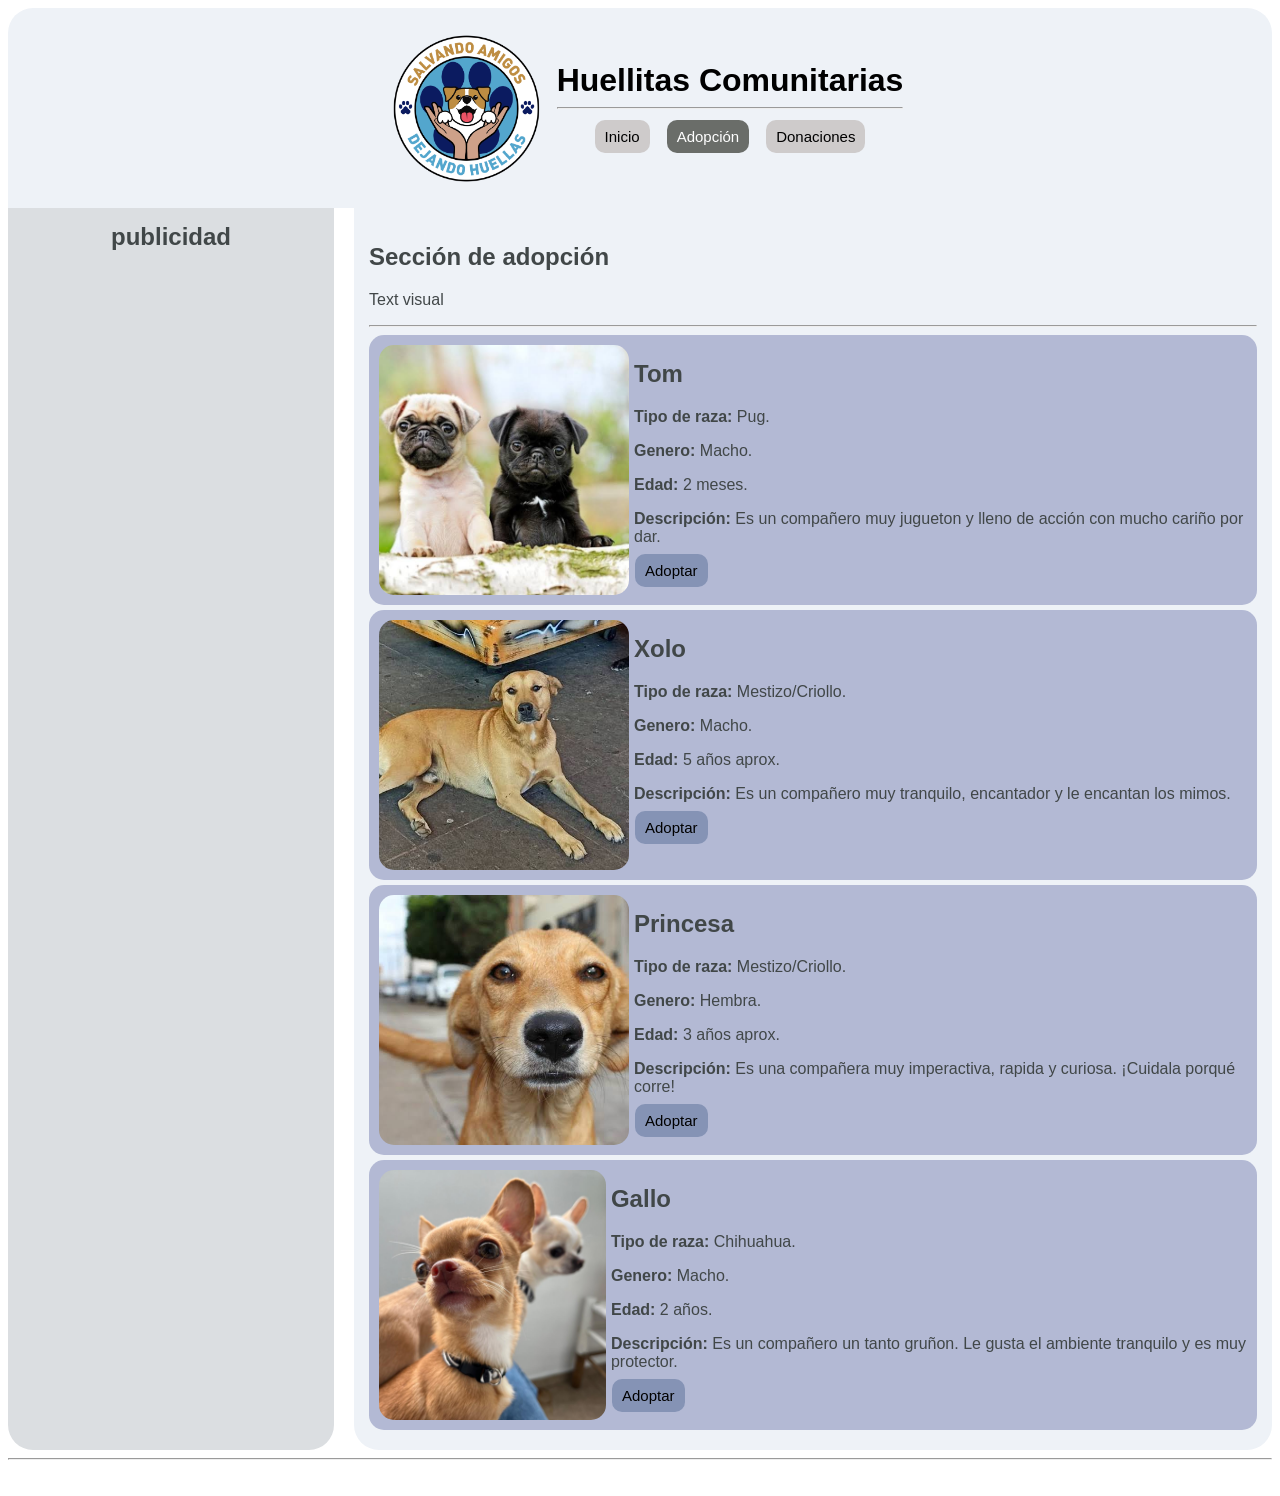
==== adopciones.html @ 6087fc63 "Se agrego informacion en adopciones.html: Se agrego una lista de 4 animales (perros), junto sus resp" ====
<!DOCTYPE html>
<html lang="en">
<head>
    <!-- Se habilita el uso de tilde -->
    <meta charset="UTF-8">
    <title>adopciones</title>
    <link rel="stylesheet" href="estilo.css">
</head>
<body>
    <header class="cabecera-principal">
        <img src="imagenes/iconos/logo-pet.png" alt="logo" class="imagen-redonda">
        <div>
            <h1>Huellitas Comunitarias</h1>
            <hr>
            <nav class="barra-navegacion">
                <a href="index.html" class="boton">Inicio</a>
                <a href="adopciones.html" class="boton-activo">Adopción</a>
                <a href="donaciones.html" class="boton">Donaciones</a>
            </nav>
        </div>
    </header>

    <main>
        <aside>
            <h1>publicidad</h1>
        </aside>

        <section>
            <article>
                <header>
                    <h2>Sección de adopción</h2>
                    <p>Text visual</p>
                </header>
                <hr>
                <div class="seccion-adopcion">
                    <img src="imagenes/adopcion/Perros/perro1.jfif" alt="pug" class="img-cuadrada">
                    <div>
                        <h2>Tom</h2>
                        <p style="margin-top: 0;"><b>Tipo de raza: </b>Pug.</p>
                        <p style="margin-top: 0;"><b>Genero: </b>Macho.</p>
                        <p style="margin-top: 0;"><b>Edad: </b>2 meses.</p>
                        <p style="margin-top: 0;"><b>Descripción: </b>Es un compañero muy jugueton y lleno de acción con mucho cariño por dar.</p>
                        <a href="" class="seccion">Adoptar</a>
                    </div>
                </div>
                <div class="seccion-adopcion">
                    <img src="imagenes/adopcion/Perros/perro2.jfif" alt="mestizo-criollo1" class="img-cuadrada">
                    <div>
                        <h2>Xolo</h2>
                        <p style="margin-top: 0;"><b>Tipo de raza: </b>Mestizo/Criollo.</p>
                        <p style="margin-top: 0;"><b>Genero: </b>Macho.</p>
                        <p style="margin-top: 0;"><b>Edad: </b>5 años aprox.</p>
                        <p style="margin-top: 0;"><b>Descripción: </b>Es un compañero muy tranquilo, encantador y le encantan los mimos.</p>
                        <a href="" class="seccion">Adoptar</a>
                    </div>
                </div>
                <div class="seccion-adopcion">
                    <img src="imagenes/adopcion/Perros/perro3.jfif" alt="mestizo-criollo2" class="img-cuadrada">
                    <div>
                        <h2>Princesa</h2>
                        <p style="margin-top: 0;"><b>Tipo de raza: </b>Mestizo/Criollo.</p>
                        <p style="margin-top: 0;"><b>Genero: </b>Hembra.</p>
                        <p style="margin-top: 0;"><b>Edad: </b>3 años aprox.</p>
                        <p style="margin-top: 0;"><b>Descripción: </b>Es una compañera muy imperactiva, rapida y curiosa. ¡Cuidala porqué corre!</p>
                        <a href="" class="seccion">Adoptar</a>
                    </div>
                </div>
                <div class="seccion-adopcion">
                    <img src="imagenes/adopcion/Perros/perro4.jpg" alt="chihuahua" class="img-cuadrada">
                    <div>
                        <h2>Gallo</h2>
                        <p style="margin-top: 0;"><b>Tipo de raza: </b>Chihuahua.</p>
                        <p style="margin-top: 0;"><b>Genero: </b>Macho.</p>
                        <p style="margin-top: 0;"><b>Edad: </b>2 años.</p>
                        <p style="margin-top: 0;"><b>Descripción: </b>Es un compañero un tanto gruñon. Le gusta el ambiente tranquilo y es muy protector.</p>
                        <a href="" class="seccion">Adoptar</a>
                    </div>
                </div>
            </article>
        </section>
    </main>

    <hr>
    <footer>

    </footer>
</body>
</html>
---- estilo.css ----
body {
    font-family: Arial;
}

h1 {
    margin: 0px;
}

hr {
    color: #c9ccc9;
}

head {
    background-color: #d4ffc7;
}

.cabecera-principal {
    display: flex;
    justify-content: center;
    align-items: center;
    text-align: center;
    background-color: #eef2f7;
    border-top-left-radius: 25px;
    border-top-right-radius: 25px;
    padding: 10px 20px;
}

main {
    display:flex;
    color: #414748;
    gap: 20px;
}

aside {
    width: 25%;
    background-color: #dbdee1;
    padding: 15px;
    border-bottom-left-radius: 25px;
    border-bottom-right-radius: 25px;
    text-align: center;
    margin: 0px;
}

section {
    width: 75%;
    background-color: #eef2f7;
    padding: 15px;
    border-bottom-left-radius: 25px;
    border-bottom-right-radius: 25px;
}

footer {
    text-align: center;
    padding: 10px 10px;
}

.boton {
    color: black;
    background-color: #cecbcb;
    border-radius: 10px;
    padding: 8px 10px;
    margin: 1px;
    text-decoration: none;
    font-size: 15px;
    transition: background-color 0.3s;
}

.boton:hover {
    color: white;
    background-color: #6a6d69;
}

.seccion {
    color: black;
    background-color: #51689277;
    border-radius: 10px;
    padding: 8px 10px;
    margin: 1px;
    text-decoration: none;
    font-size: 15px;
    transition: background-color 0.3s;
}

.seccion:hover {
    color: white;
    background-color: #677183;
}

.boton-activo {
    color: white;
    background-color: #6a6d69;
    border-radius: 10px;
    padding: 8px 10px;
    margin: 1px;
    text-decoration: none;
    font-size: 15px;
}

.barra-navegacion {
    display: flex;
    gap: 15px;
    margin-top: 10px;
    justify-content: center;
}

.imagen-redonda {
    width: 150px;
    height: 150px;
    object-fit: cover;
    padding: 15px;
    border-radius: 100%;
}

.content-right {
    display: flex;
    justify-content: right;
}

.content-left {
    display: flex;
    justify-content: left;
}

.img-fix {
    width: 25%;
    height: auto;
    object-fit: cover;
    padding: 15px;
    border-radius: 20px;
    display: block;
}

.seccion-adopcion {
    background-color: #616ba36c;
    border-radius: 15px;
    display: flex;
    padding: 5px 5px;
    text-align: left;
    align-items: flex-start;
    justify-content: left;
    margin-bottom: 5px;
}

.img-cuadrada {
    width: 250px;
    height: 250px;
    object-fit: cover;
    padding: 5px;
    border-radius: 20px;
}
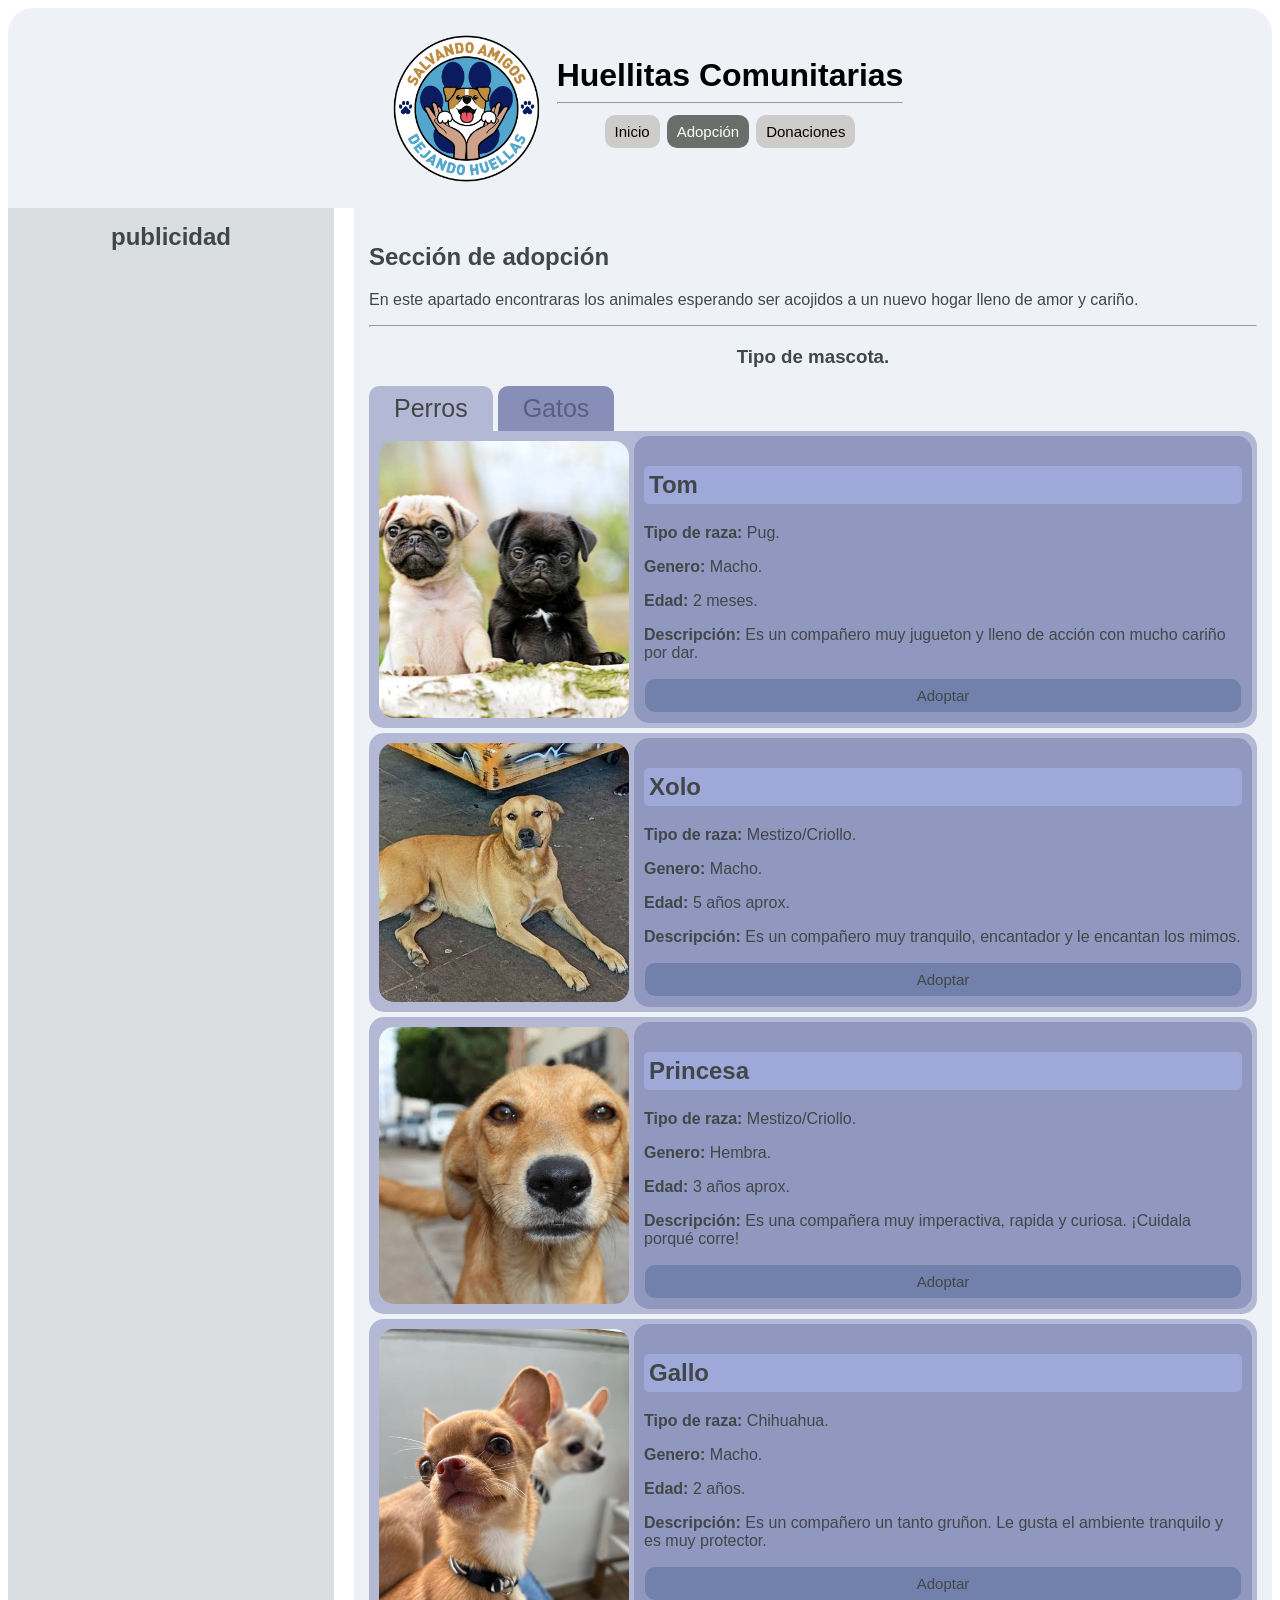
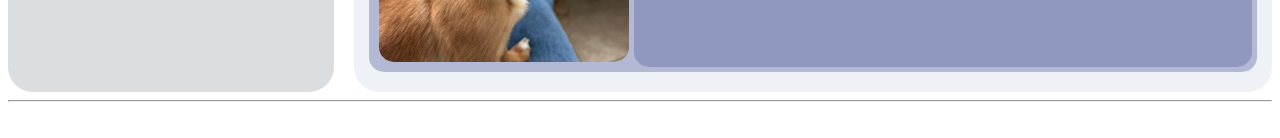
==== commit 70313878: "Se modifico adopciones.html: Dentro de esta seccion se crearon 2 extensiones para el tipo de animal " ====
--- a/adopciones.html
+++ b/adopciones.html
@@ -24,18 +24,25 @@
         <aside>
             <h1>publicidad</h1>
         </aside>
-
         <section>
             <article>
                 <header>
                     <h2>Sección de adopción</h2>
-                    <p>Text visual</p>
+                    <p>En este apartado encontraras los animales esperando ser acojidos a un nuevo hogar 
+                        lleno de amor y cariño.</p>
+                    <div class="content-center">
+                        <hr>
+                        <h3>Tipo de mascota.</h3>
+                        <nav class="barra-navegacion-adopcion">
+                            <a href="secciones/perros/seccion-perro.html" class="boton-conectado">Perros</a>
+                            <a href="secciones/gatos/seccion-gato.html" class="boton-conectado-off">Gatos</a>
+                        </nav>
+                    </div>
                 </header>
-                <hr>
-                <div class="seccion-adopcion">
+                <div class="seccionunion-adopcion">
                     <img src="imagenes/adopcion/Perros/perro1.jfif" alt="pug" class="img-cuadrada">
-                    <div>
-                        <h2>Tom</h2>
+                    <div class="subseccion">
+                        <h2 class="resaltar-texto">Tom</h2>
                         <p style="margin-top: 0;"><b>Tipo de raza: </b>Pug.</p>
                         <p style="margin-top: 0;"><b>Genero: </b>Macho.</p>
                         <p style="margin-top: 0;"><b>Edad: </b>2 meses.</p>
@@ -45,8 +52,8 @@
                 </div>
                 <div class="seccion-adopcion">
                     <img src="imagenes/adopcion/Perros/perro2.jfif" alt="mestizo-criollo1" class="img-cuadrada">
-                    <div>
-                        <h2>Xolo</h2>
+                    <div class="subseccion">
+                        <h2 class="resaltar-texto">Xolo</h2>
                         <p style="margin-top: 0;"><b>Tipo de raza: </b>Mestizo/Criollo.</p>
                         <p style="margin-top: 0;"><b>Genero: </b>Macho.</p>
                         <p style="margin-top: 0;"><b>Edad: </b>5 años aprox.</p>
@@ -56,8 +63,8 @@
                 </div>
                 <div class="seccion-adopcion">
                     <img src="imagenes/adopcion/Perros/perro3.jfif" alt="mestizo-criollo2" class="img-cuadrada">
-                    <div>
-                        <h2>Princesa</h2>
+                    <div class="subseccion">
+                        <h2 class="resaltar-texto">Princesa</h2>
                         <p style="margin-top: 0;"><b>Tipo de raza: </b>Mestizo/Criollo.</p>
                         <p style="margin-top: 0;"><b>Genero: </b>Hembra.</p>
                         <p style="margin-top: 0;"><b>Edad: </b>3 años aprox.</p>
@@ -67,8 +74,8 @@
                 </div>
                 <div class="seccion-adopcion">
                     <img src="imagenes/adopcion/Perros/perro4.jpg" alt="chihuahua" class="img-cuadrada">
-                    <div>
-                        <h2>Gallo</h2>
+                    <div class="subseccion">
+                        <h2 class="resaltar-texto">Gallo</h2>
                         <p style="margin-top: 0;"><b>Tipo de raza: </b>Chihuahua.</p>
                         <p style="margin-top: 0;"><b>Genero: </b>Macho.</p>
                         <p style="margin-top: 0;"><b>Edad: </b>2 años.</p>
@@ -79,7 +86,6 @@
             </article>
         </section>
     </main>
-
     <hr>
     <footer>
 
--- a/estilo.css
+++ b/estilo.css
@@ -71,8 +71,9 @@
 }
 
 .seccion {
-    color: black;
+    color: #414748;
     background-color: #51689277;
+    text-align: center;
     border-radius: 10px;
     padding: 8px 10px;
     margin: 1px;
@@ -84,6 +85,47 @@
 .seccion:hover {
     color: white;
     background-color: #677183;
+}
+
+.boton-conectado {
+    color: #414748;
+    background-color: #616ba36c;
+    border-top-left-radius: 10px;
+    border-top-right-radius: 10px;
+    padding: 8px 25px;
+    margin: 0px;
+    text-decoration: none;
+    font-size: 25px;
+    transition: color 0.3s;
+}
+
+.boton-conectado {
+    color: #414748;
+    background-color: #616ba36c;
+    border-top-left-radius: 10px;
+    border-top-right-radius: 10px;
+    padding: 8px 25px;
+    margin: 0px;
+    text-decoration: none;
+    font-size: 25px;
+    transition: color 0.3s;
+}
+
+.boton-conectado-off {
+    color: #353b588f;
+    background-color: #656ea3c0;
+    border-top-left-radius: 10px;
+    border-top-right-radius: 10px;
+    padding: 8px 25px;
+    margin: 0px;
+    text-decoration: none;
+    font-size: 25px;
+    transition: background-color 0.3s;
+}
+
+.boton-conectado-off:hover {
+    background-color: #616ba36c;
+    color: #414748;
 }
 
 .boton-activo {
@@ -98,9 +140,18 @@
 
 .barra-navegacion {
     display: flex;
-    gap: 15px;
+    gap: 5px;
     margin-top: 10px;
+    margin-bottom: 10px;
     justify-content: center;
+}
+
+.barra-navegacion-adopcion {
+    display: flex;
+    gap: 5px;
+    margin-top: 10px;
+    margin-bottom: 0px;
+    justify-content: left;
 }
 
 .imagen-redonda {
@@ -121,6 +172,12 @@
     justify-content: left;
 }
 
+.content-center {
+    text-align: center;
+    align-items: center;
+    justify-content: center;
+}
+
 .img-fix {
     width: 25%;
     height: auto;
@@ -139,11 +196,41 @@
     align-items: flex-start;
     justify-content: left;
     margin-bottom: 5px;
+    align-items: stretch;
+}
+
+.seccionunion-adopcion {
+    background-color: #616ba36c;
+    border-top-right-radius: 15px;
+    border-bottom-left-radius: 15px;
+    border-bottom-right-radius: 15px;
+    display: flex;
+    padding: 5px 5px;
+    text-align: left;
+    align-items: flex-start;
+    justify-content: left;
+    margin-bottom: 5px;
+    align-items: stretch;
+}
+
+.subseccion {
+    border-radius: 15px;
+    background-color: #616ba36c;
+    flex-grow: 1;
+    display: flex;
+    flex-direction: column;
+    padding: 10px 10px;
+}
+
+.resaltar-texto {
+    background-color: #acb6ed90;
+    padding: 5px 5px;
+    border-radius: 5px;
 }
 
 .img-cuadrada {
     width: 250px;
-    height: 250px;
+    height: auto;
     object-fit: cover;
     padding: 5px;
     border-radius: 20px;
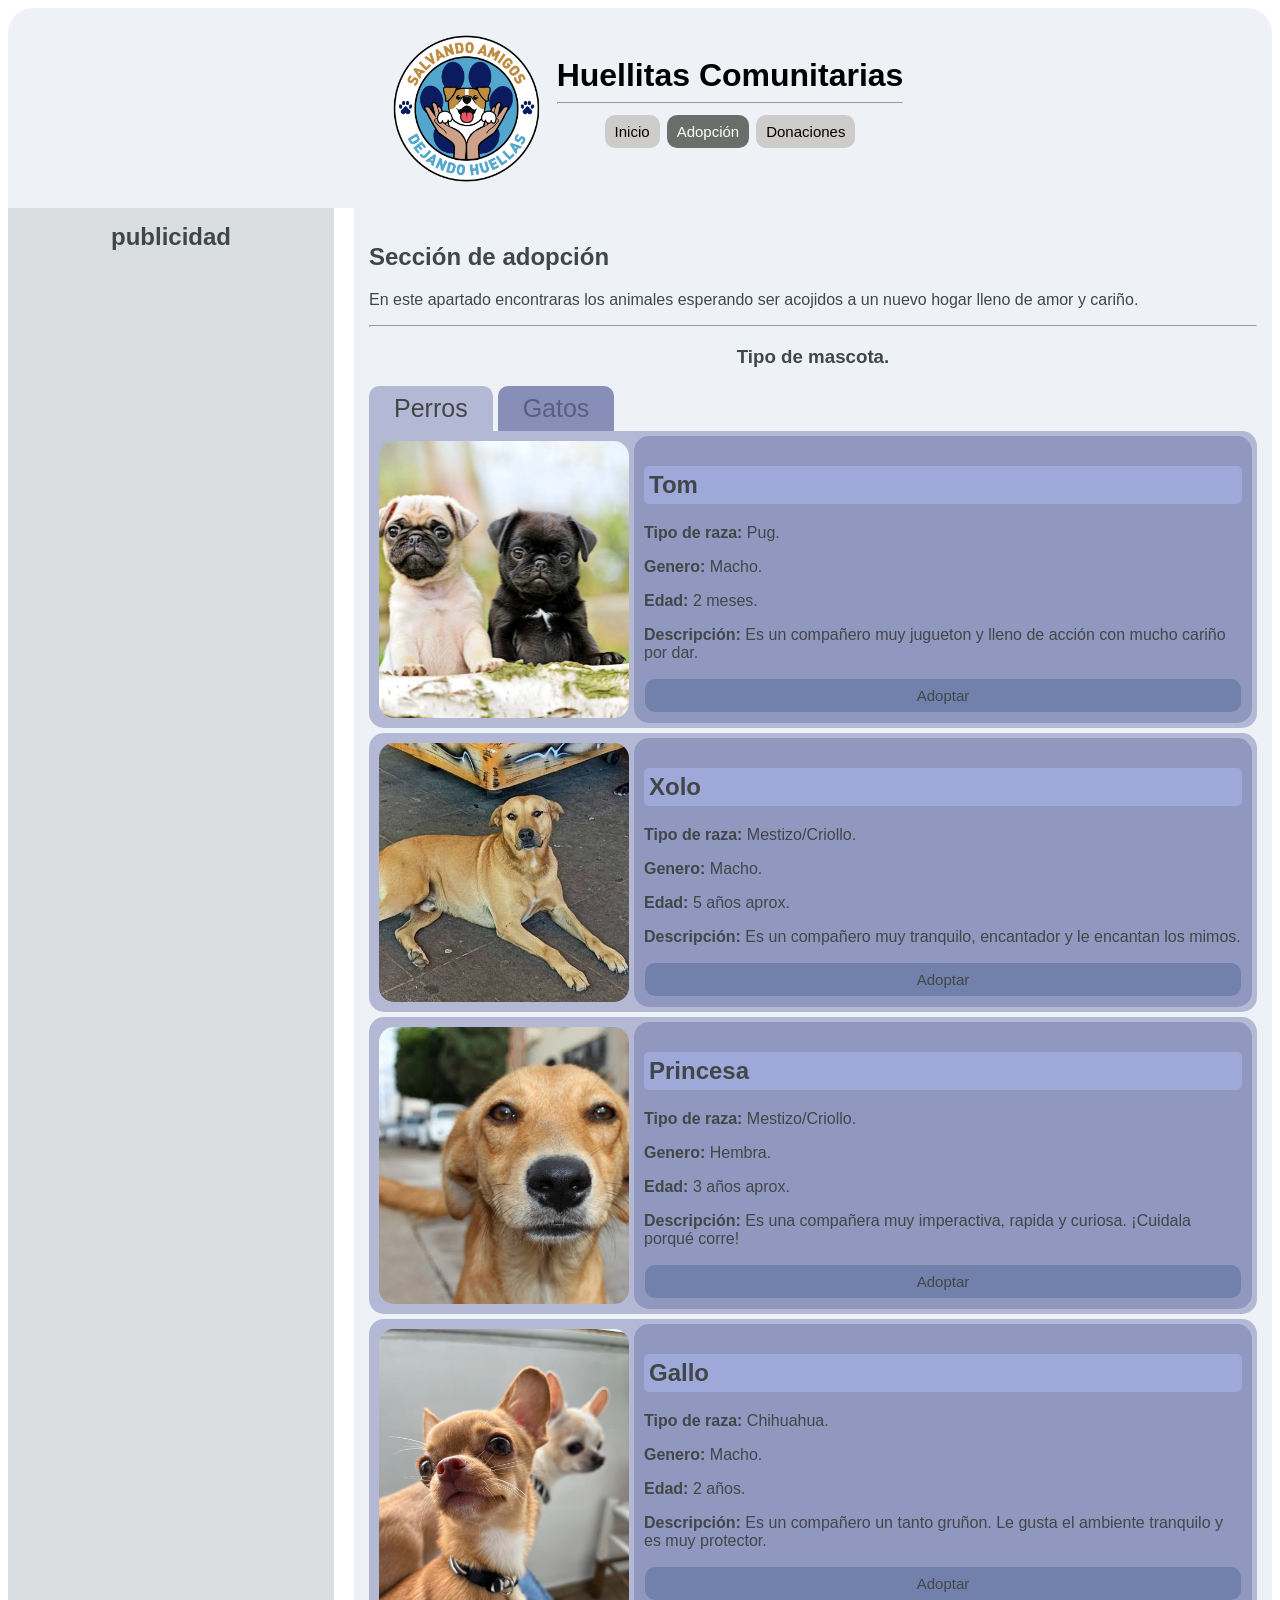
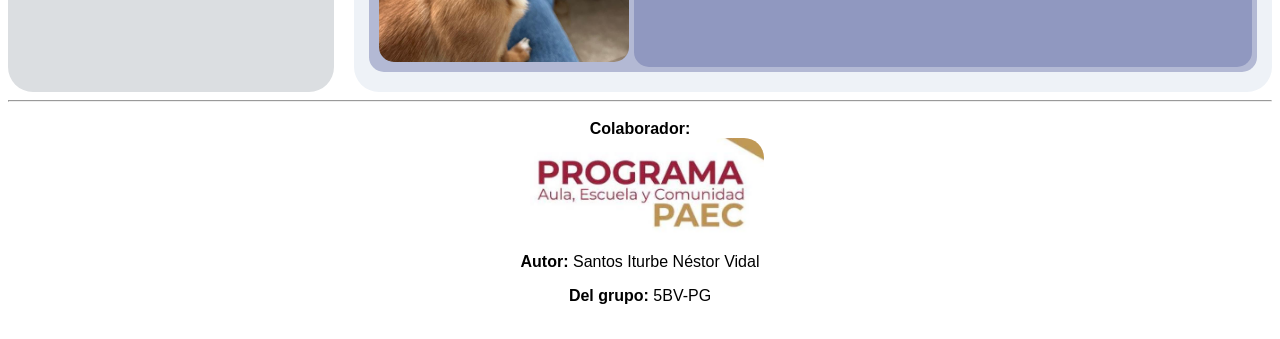
==== commit 8e7c36b2: "A todos los archivos de navegación se leagrego contenido al footer (Contenido de autores de la web)" ====
--- a/adopciones.html
+++ b/adopciones.html
@@ -24,6 +24,7 @@
         <aside>
             <h1>publicidad</h1>
         </aside>
+        
         <section>
             <article>
                 <header>
@@ -87,8 +88,13 @@
         </section>
     </main>
     <hr>
-    <footer>
-
+    <footer class="content-center">
+        <b>Colaborador:</b>
+        <div>
+            <img src="imagenes/iconos/colaborador-footer.jpg" alt="colaborador" class="footer-img">
+        </div>
+        <p><b>Autor: </b>Santos Iturbe Néstor Vidal</p>
+        <p><b>Del grupo: </b>5BV-PG</p>
     </footer>
 </body>
 </html>
--- a/estilo.css
+++ b/estilo.css
@@ -51,6 +51,8 @@
 
 footer {
     text-align: center;
+    align-items: center;
+    justify-content: center;
     padding: 10px 10px;
 }
 
@@ -187,6 +189,24 @@
     display: block;
 }
 
+.footer-img {
+    width: 20%;
+    height: auto;
+    object-fit: cover;
+    border-radius: 20px;
+}
+
+.seccion-suministros {
+    background-color: #e7e7e7;
+    border-radius: 15px;
+    display: inline-block;
+    padding: 5px 5px;
+    align-items: stretch;
+    justify-content: center;
+    text-align: center;
+    margin: 2px;
+}
+
 .seccion-adopcion {
     background-color: #616ba36c;
     border-radius: 15px;
